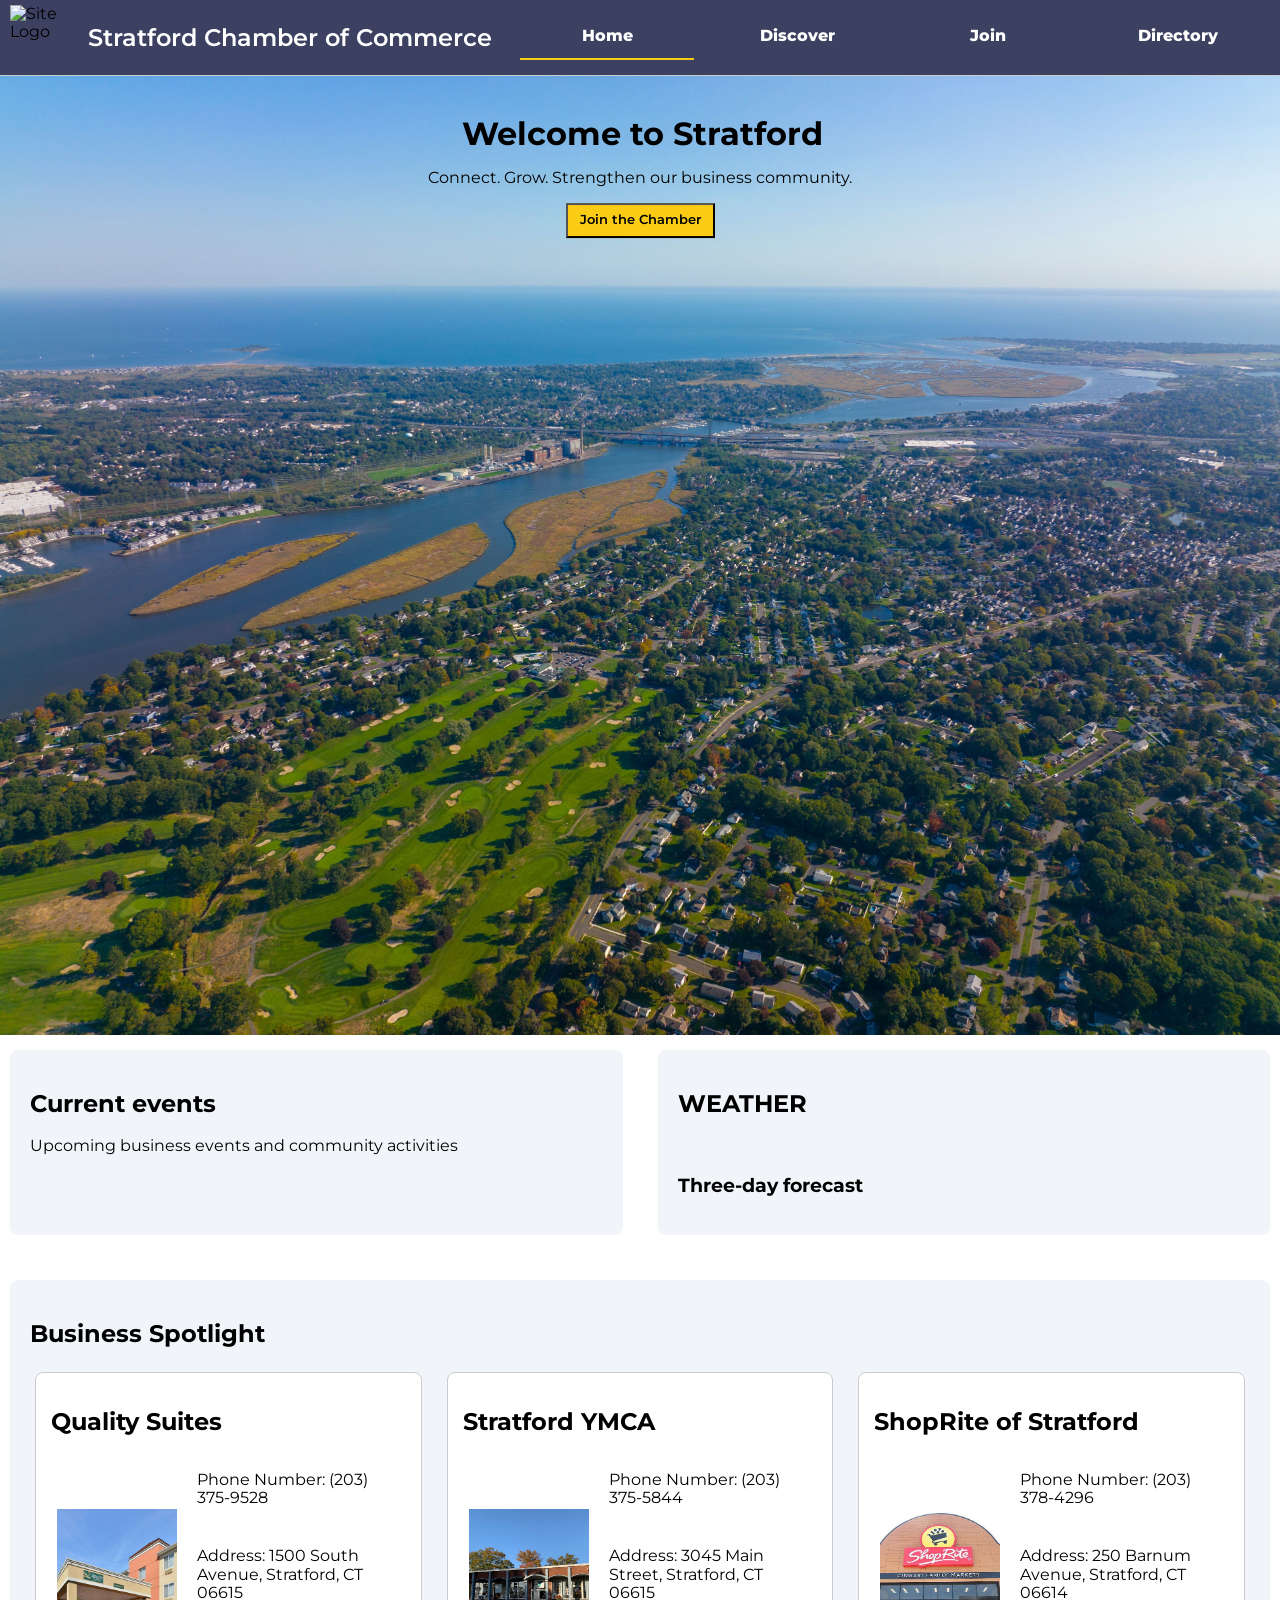
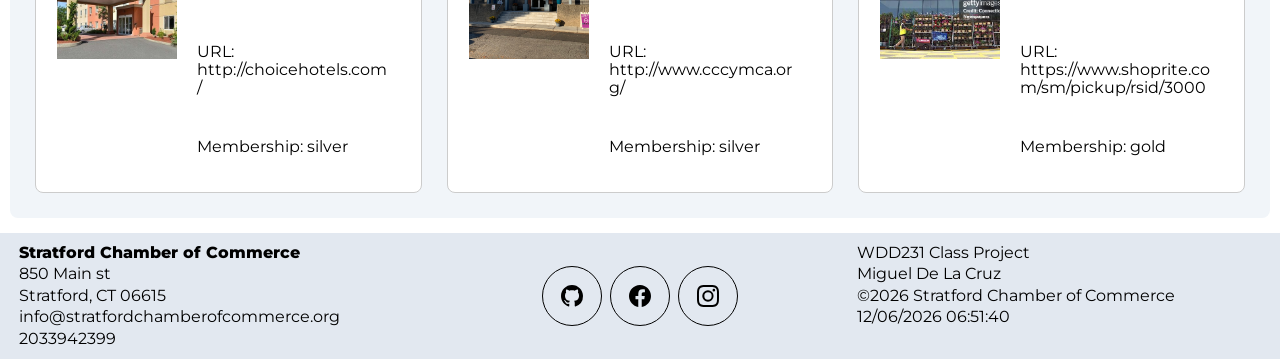
==== chamber/index.html @ 6df1edbc "test" ====
<!DOCTYPE html>
<html lang="en">
<head>
    <meta charset="UTF-8">
    <meta name="viewport" content="width=device-width, initial-scale=1.0">
    <meta name="author" content="Miguel De La Cruz">
    <meta name="description" content="Connect with Stratford businesses, discover local events, check community updates, and grow with the Stratford Chamber of Commerce.">
    <link rel="stylesheet" href="styles/normalize.css">
    <link rel="stylesheet" href="styles/base.css">
    <link rel="stylesheet" href="styles/large.css">
    <link rel="icon" href="images/handshake.ico">
    <link rel="preconnect" href="https://fonts.googleapis.com">
    <link rel="preconnect" href="https://fonts.gstatic.com" crossorigin>
    <link href="https://fonts.googleapis.com/css2?family=Montserrat:ital,wght@0,100..900;1,100..900&display=swap" rel="stylesheet">
    <meta property="og:title" content="Stratford Chamber of Commerce">
    <meta property="og:description" content="Discover Stratford's local businesses, connect with community leaders, explore upcoming events, and grow your business with the Stratford Chamber of Commerce.">
    <meta property="og:image" content="https://mdelacruzrobles.github.io/wdd231/images/profilephoto.jpg">
    <meta property="og:url" content="https://mdelacruzrobles.github.io/wdd231/chamber">
    <meta property="og:type" content="website">
    <script src="scripts/main.js" defer></script>
    <title>Stratford Chamber of Commerce | Home</title>
</head>
<body>
    <header>
        <img src="images/stratfordlogo.svg" alt="Site Logo" width="512" height="512">
        <span>Stratford Chamber of Commerce</span>
        <button id="ham-btn" class="hamburger"></button>
        <nav id="nav-bar" class="navigation">
        <ul>
            <li class="current"><a href="index.html">Home</a></li>
            <li><a href="#">Discover</a></li>
            <li><a href="#">Join</a></li>
            <li><a href="directory.html">Directory</a></li>
        </ul>
    </nav>
    </header>
    <main>
        <section class="hero-img">
            <img src="images/stratfordlandscape.jpg" alt="Scenic landscape of Stratford, Connecticut" width="1500" height="800">
            <div>
                <h1>Welcome to Stratford</h1>
                <p>Connect. Grow. Strengthen our business community.</p>
                <button>Join the Chamber</button>
            </div>
        </section>
        <div class="home-grid">
            <section id="events">
                <h2>Current events</h2>
                <p>Upcoming business events and community activities</p>
                <div id="events-container">
                </div>
            </section>
            <section id="weather">
                <h2>WEATHER</h2>
                <div id="current-weather">
                    <p id="current-temp"></p>
                    <img id="weather-icon" src="" alt="">
                </div>
                <h3>Three-day forecast</h3>
                <div id="forecast">
                </div>
            </section>
            <section id="spotlights">
                <h2>Business Spotlight</h2>
                <div id="spotlight-container"></div>
            </section>
        </div>
</main>
 <footer>
    <div class="footer-grid1">
        <p id="title">Stratford Chamber of Commerce</p>
        <p>850 Main st</p>
        <p>Stratford, CT 06615</p>
        <p>info@stratfordchamberofcommerce.org</p>
        <p>2033942399</p>
    </div>
    <div class="social">
        <a href="https://github.com/mdelacruzrobles" target="_blank"><img src="images/github.svg" alt="Github" width="16" height="16"></a>
        <a href="https://www.facebook.com/miguel.delacruz.3538" target="_blank"><img src="images/facebook.svg" alt="Facebook" width="16" height="16"></a>
        <a href="https://www.instagram.com/mickydlacruz/" target="_blank"><img src="images/instagram.svg" alt="Instagram" width="16" height="16"></a>
    </div>
    <div class="footer-grid2">
        <p>WDD231 Class Project</p>
        <p>Miguel De La Cruz</p>
        <p>&copy;<span id="currentyear"></span> Stratford Chamber of Commerce</p>
        <p id="lastModified"></p>
    </div>
</footer>
</body>
</html>
---- chamber/styles/base.css ----
/************************* Site Wide ************************/
* {
    font-family: var(--font-family);
    box-sizing: border-box;
}
:root {
    --background-color: #3c4061;
    --font-color-heading: #FFFFFF;
    --hover-color: #38BDF8;
    --footer-background-color: #E2E8F0;
    --font-family: "Montserrat", sans-serif;
    --accent-color: #FACC15;
    --text-color: #000000;
    --border-color: #CCCCCC;
    --card-background: #F1F5F9;
}
/************************* Header ***************************/
header {
    display: grid;
    grid-template-columns: 60px auto 44px;
    padding: 5px 0 5px 10px;
    align-items: center;
    border-bottom: solid 1px var(--border-color);
    column-gap: 8px;
    background-color: var(--background-color);
    font-family: var(--font-family);
}

header img {
    display: block;
    width: 60px;
    height: auto;
    padding-bottom: 5px;
}

header span {
    padding: 5px;
    font-size: 1.5rem;
    font-weight: 600;
    color: var(--font-color-heading);
}

/************************* Hamburger ***************************/
.hamburger {
    background: none;
    border: none;
    color: var(--font-color-heading);
    cursor: pointer;
}

.hamburger::before {
    content: "\2630";
    font-size: 2rem;
}

.hamburger.show::before {
    content: "\00D7";
}

/************************* Navigation ***************************/
.navigation {
    display: none;
    grid-column: 1/-1;
    background-color:var(--background-color);

}
.navigation.show {
    display: block;
}

.navigation ul {
    list-style-type: none;
    margin: 0;
    padding: 0px;
}

.navigation a {
    display: block;
    padding: .8rem 10px ;
    color: var(--font-color-heading);
    text-align: center;
    text-decoration: none;
    border-bottom: none;
    font-weight: 800;
    width: 100%;
}
.navigation li {
    width: 100%;
}

.navigation li.current {
    background-color: var(--accent-color);
}
.navigation li.current a {
    color: var(--text-color);
}
.navigation a:hover {
    background-color: var(--hover-color);
}
/*******************INDEX*********************/

.hero-img {
    position: relative;
}
.hero-img img {
    display: block;
    width: 100%;
    height: auto;
}
.hero-img div {
    position: absolute;
    top: 15%;
    left: 50%;
    transform: translate(-50%, -50%);
    text-align: center;
    width: 90%;
}
.hero-img h1 {
    font-size: 1.5rem;
}

.hero-img p {
    font-size: 0.85rem;
}
.hero-img button {
    font-size: 0.8rem;
    padding: 8px 12px;
}
.home-grid {
    display: grid;
    grid-template-columns: 1fr;
    gap: 15px;
}
#events,
#weather,
#spotlights {
    background-color: var(--card-background);
    padding: 20px;
    margin: 15px 10px;
    border-radius: 8px;
}
#spotlights {
    grid-column: 1 / -1;
}
#spotlight-container {
    display: grid;
    grid-template-columns: 1fr;
    gap: 15px;
}
#spotlight-container .business-card {
    background-color: white;
    border: 1px solid var(--border-color);
    padding: 15px;
    border-radius: 8px;
    text-align: left;
}
#spotlight-container img {
    width: 100%;
    height: 150px;
}
#forecast {
    display: grid;
    grid-template-columns: repeat(3, 1fr);
    gap: 10px;
    text-align: center;
}

#forecast div {
    background-color: white;
    padding: 10px;
    border-radius: 8px;
}
/**********************MAIN*******************/
main{
    font-family: var(--font-family);
}
h1{
    margin: 10px;
    padding-left: 5px;
}
.parent-grid.grid {
    display: grid;
    grid-template-columns: 1fr;
    margin: 10px;
    gap: 1rem;
}
 .parent-grid.list {
    grid-template-columns: 1fr;
}
.parent-grid.list img {
    display: none;
}

.parent-grid.list .business-card {
    display: flex;
    flex-direction: row;
    align-items: center;
    gap: 15px;
    padding: 12px;
    border-bottom: 1px solid var(--border-color);
}

.parent-grid.list .business-card h2 {
    flex: 1;
    text-align: left;
    margin: 10px;
}

.parent-grid.list .business-card .tag {
    flex: 2;
    text-align: center;
    margin: 0;
    border-bottom: none;
}

.parent-grid.list .business-card .card-details {
    flex: 1;
    display: flex;
    flex-direction: column;
    align-items: flex-start;
    margin: 0;
}

.business-card {
    background-color:var(--card-background);
    padding: 5px;
    margin: 5px;
}

.filter-buttons {
    text-align: center;
    justify-content: center;
    
}
main button{
    padding: 15px 50px;
    background-color: var(--accent-color);
    font-weight: 600;
}
.tag{
    text-align: center;
    border-bottom: 1px solid var(--text-color);
}
.card-details {
    display: grid;
    grid-template-columns: 120px minmax(0, 1fr);
    gap: 10px;
    align-items: center;
    margin: 6px;
}
.card-details img{
    display: block;
    grid-column: 1;
    grid-row: 1 / 4;
    width: 100%;
    max-width: 180px;
    max-height: 200px;
    object-fit: cover;

}
.card-details p {
    grid-column: 2;
    margin: 5px 0;
    padding: 10px;
    overflow-wrap: anywhere;
}

/************************* Footer ***************************/
footer {
    background-color: var(--footer-background-color);
    padding: 8px;
    text-align: left;
    margin: 3px;
    font-family: var(--font-family);
}
footer p {
    margin: 3px 6px;
}

.social {
    display: flex;
    justify-content: center;
    column-gap: 8px;
}

.social a {
    display: flex;
    justify-content: center;
    align-items: center;
    width: 44px;
    height: 44px;
    border: var(--border-color) solid 1px;
    border-radius: 22px;
}

.social img {
    width: 22px;
    height: 22px;
}
#title {
    font-weight: 800;
}
---- chamber/styles/large.css ----
@media only screen and (min-width: 38rem){
    /********************HEADER****************************/
    header {
        display: flex;
    }
    header, main, footer {
        max-width: 100%;
        margin: 0 auto;
    } 
    .hamburger {
        display: none;
    }
    
    header span {
        padding-left: 10px;
    }
    .navigation {
        display: block;
        flex: 1;
        padding: 0 15px;
        background-color: var(--background-color);
    }
    .navigation ul {
        display: flex;
        justify-content: space-evenly;
        gap: 1rem;
    }
    .navigation a {
        display: block;

    }
     .navigation a:hover {
        background-color: transparent;
        color: var(--hover-color);
    }

    .navigation li.current {
        background-color: transparent;
        border-bottom: 2px solid var(--accent-color);
    }

    .navigation li.current a {
        color: var(--font-color-heading);
    }
    /**********************INDEX******************/ 
    .home-grid {
    grid-template-columns: 1fr 1fr;
    }
    .hero-img h1 {
    font-size: 2rem;
    }
    .hero-img p {
        font-size: 1rem;
    }
    .hero-img div {
    top: 10%;
    }
    #spotlight-container {
    grid-template-columns: repeat(3, 1fr);
    }
    /**********************MAIN*******************/
    .parent-grid.grid {
        grid-template-columns: repeat(3, 1fr);
        gap: 1rem;
    }
    .parent-grid.list {
    display: flex;
    flex-direction: column;
    }
   .list img {
    display: none;
    }
    .parent-grid.list .business-card h2 {
    flex: 1;
    text-align: left;
    margin: 10px;
    }

    .parent-grid.list .business-card .tag {
    flex: 2;
    text-align: center;
    margin: 0;
    }

    .parent-grid.list .business-card .card-details {
    flex: 1;
    display: flex;
    flex-direction: column;
    align-items: flex-start;
    margin: 0;
    }
    /********************FOOTER******************/
    footer {
        display: grid;
        grid-template-columns: repeat(3, 1fr);
    }
    .social{
        align-items: center;
        justify-content: center;
    }
    .social a{
        width: 60px;
        height: 60px;
        border-radius: 40px;
        border: black solid 1px;
    }
    .footer-grid1 p {
        padding-left: 5px;
    }
    
}
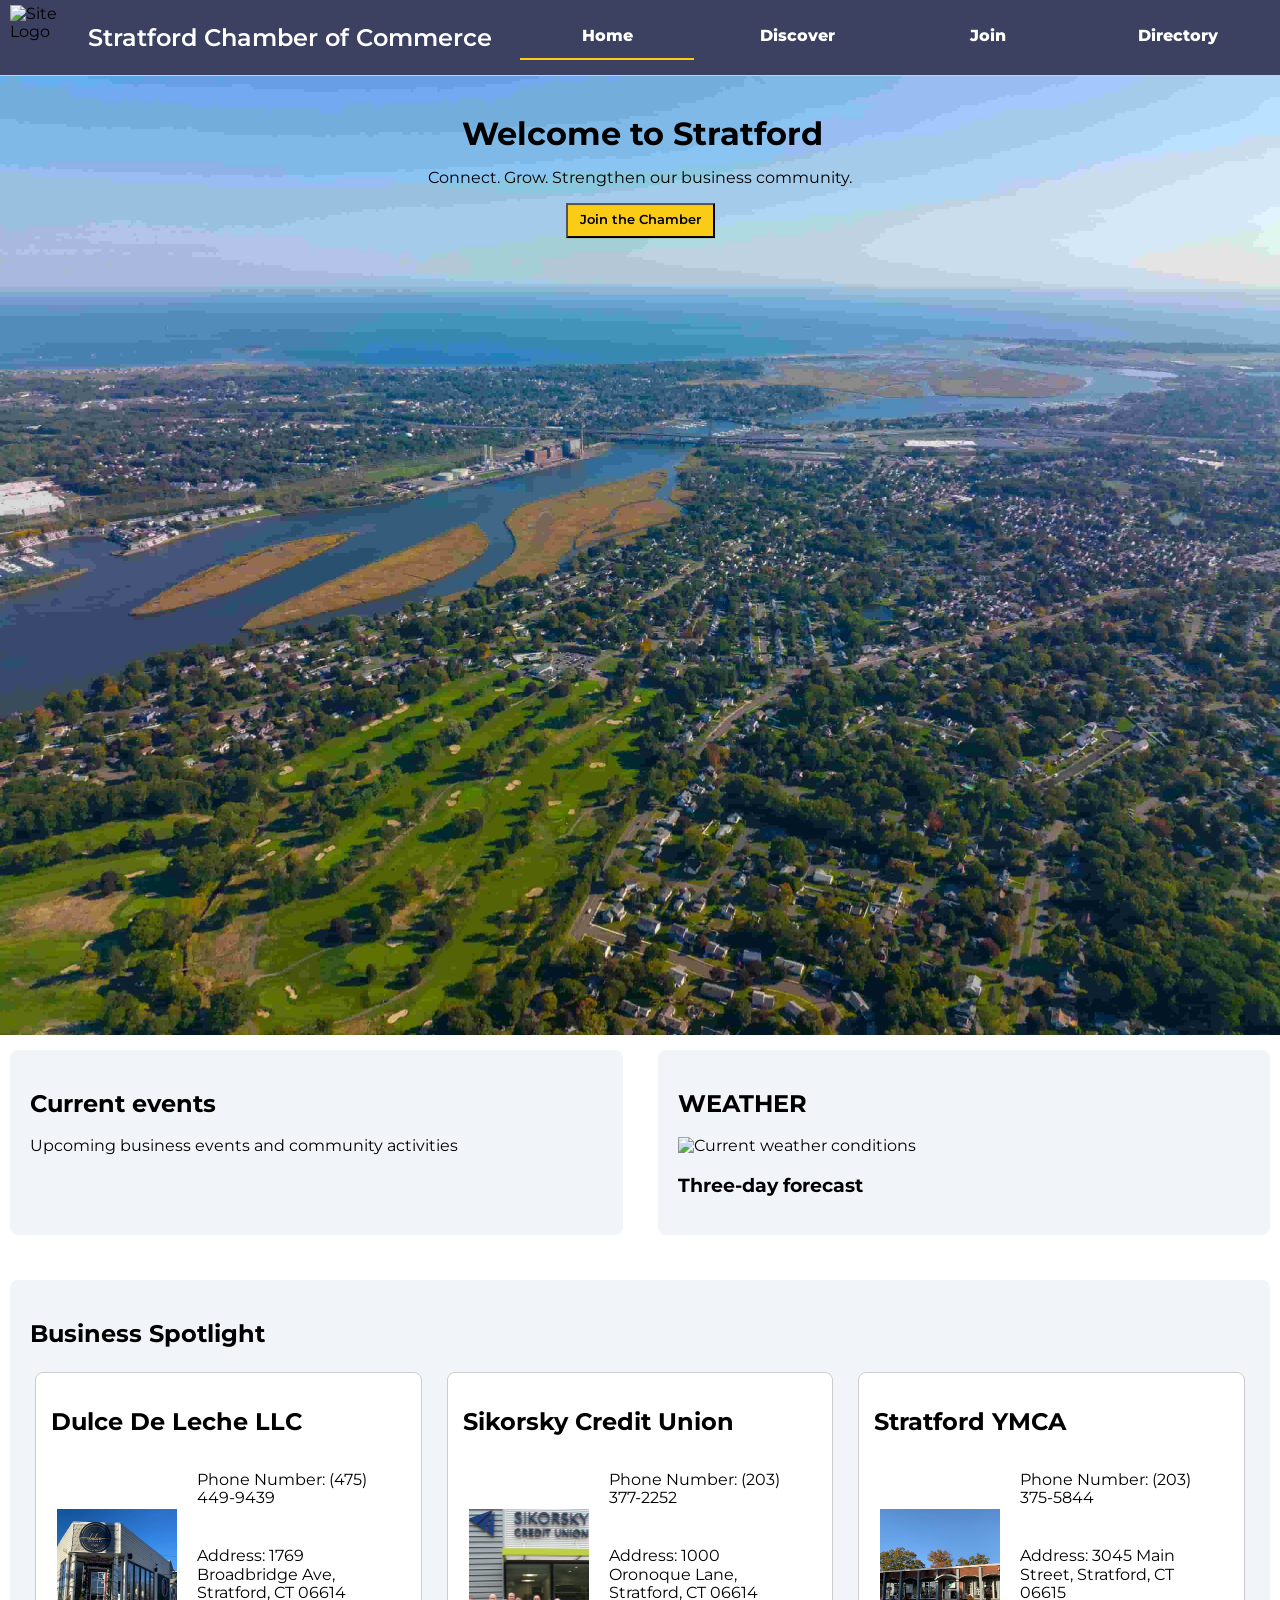
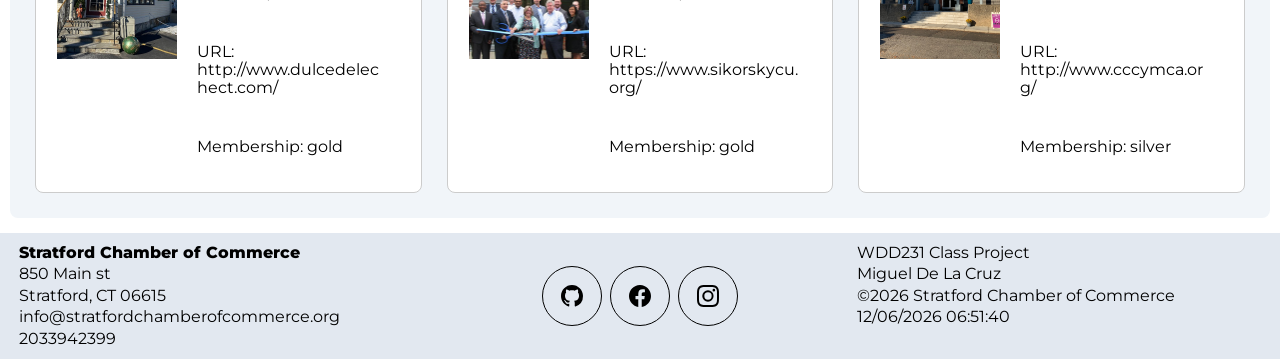
==== commit ea4d6d8d: "test" ====
--- a/chamber/index.html
+++ b/chamber/index.html
@@ -54,7 +54,7 @@
                 <h2>WEATHER</h2>
                 <div id="current-weather">
                     <p id="current-temp"></p>
-                    <img id="weather-icon" src="" alt="">
+                    <img id="weather-icon" alt="Current weather conditions">
                 </div>
                 <h3>Three-day forecast</h3>
                 <div id="forecast">
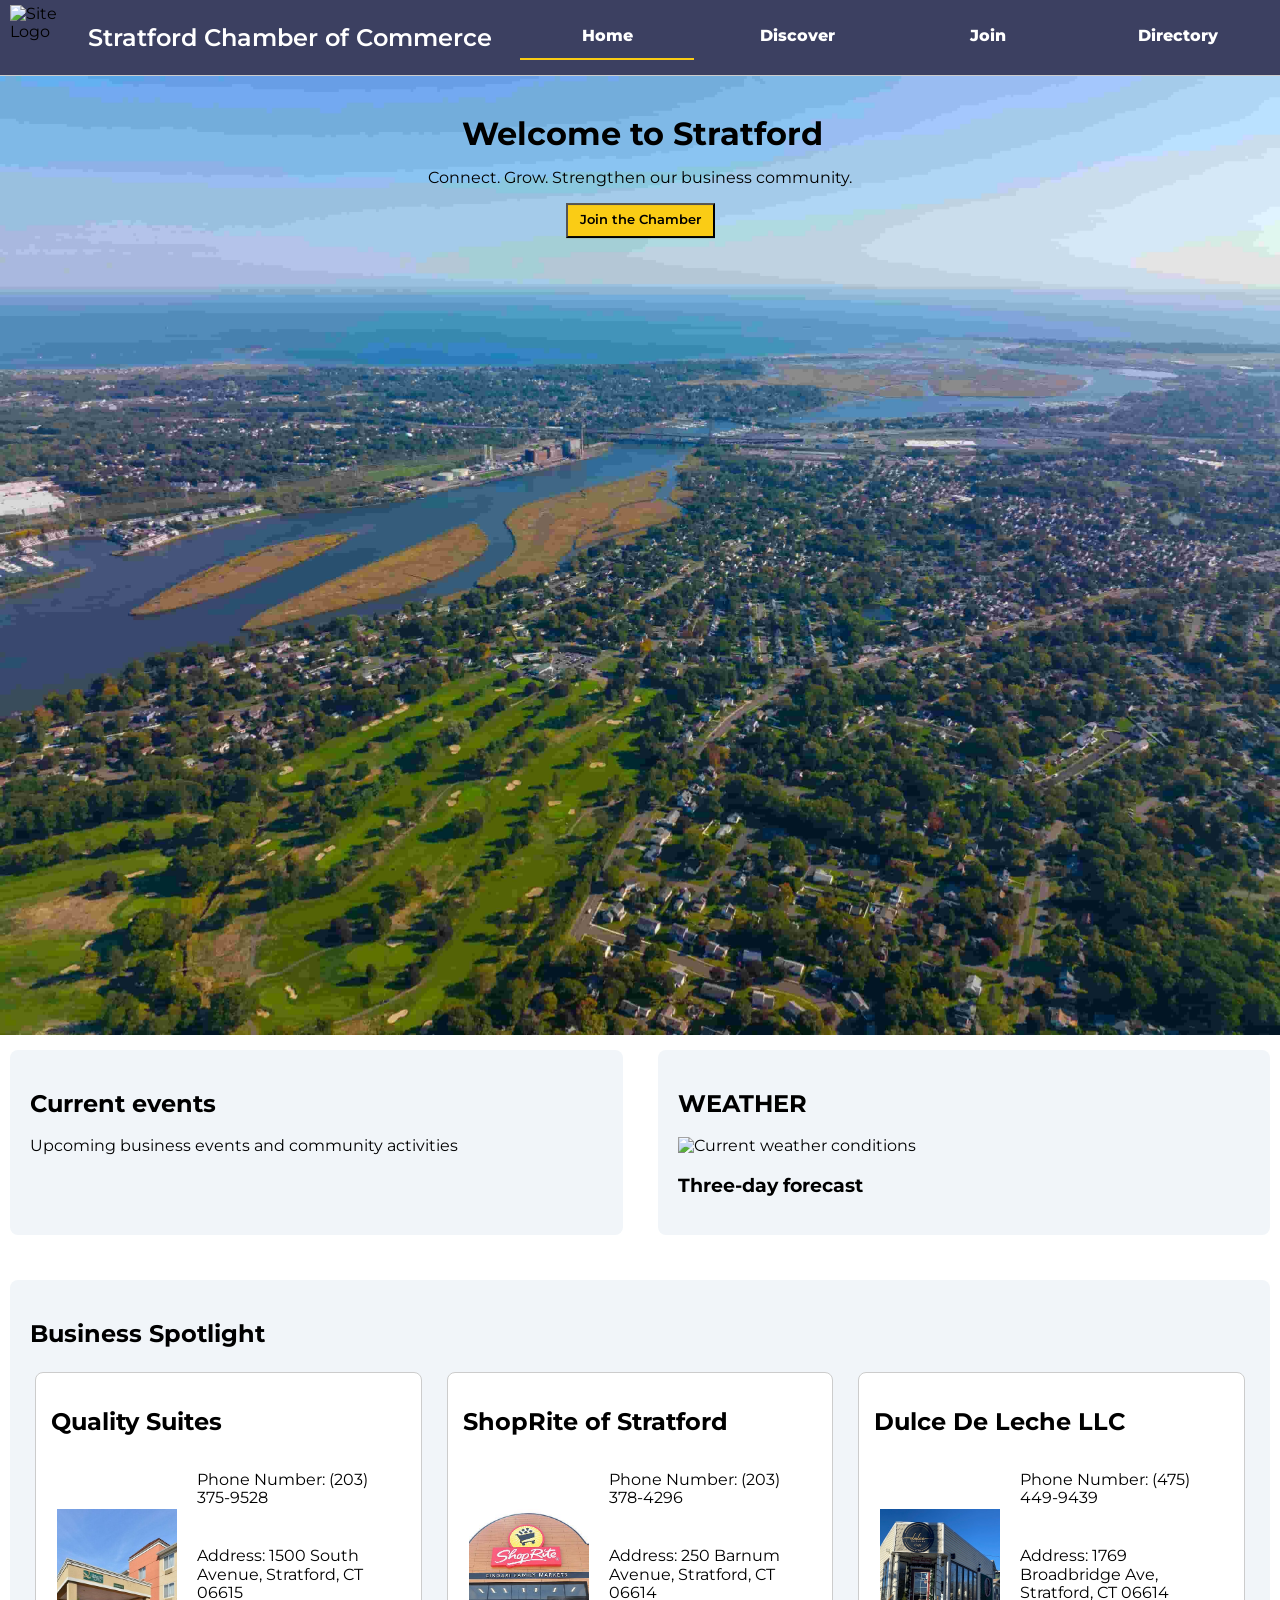
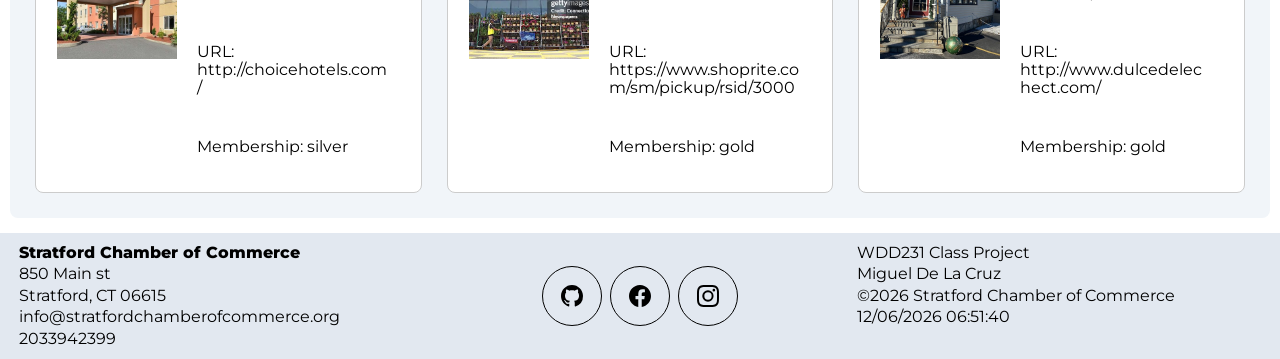
==== commit 68149aea: "test" ====
--- a/chamber/index.html
+++ b/chamber/index.html
@@ -54,7 +54,7 @@
                 <h2>WEATHER</h2>
                 <div id="current-weather">
                     <p id="current-temp"></p>
-                    <img id="weather-icon" alt="Current weather conditions">
+                    <img id="weather-icon" src="" alt="Current weather conditions">
                 </div>
                 <h3>Three-day forecast</h3>
                 <div id="forecast">
